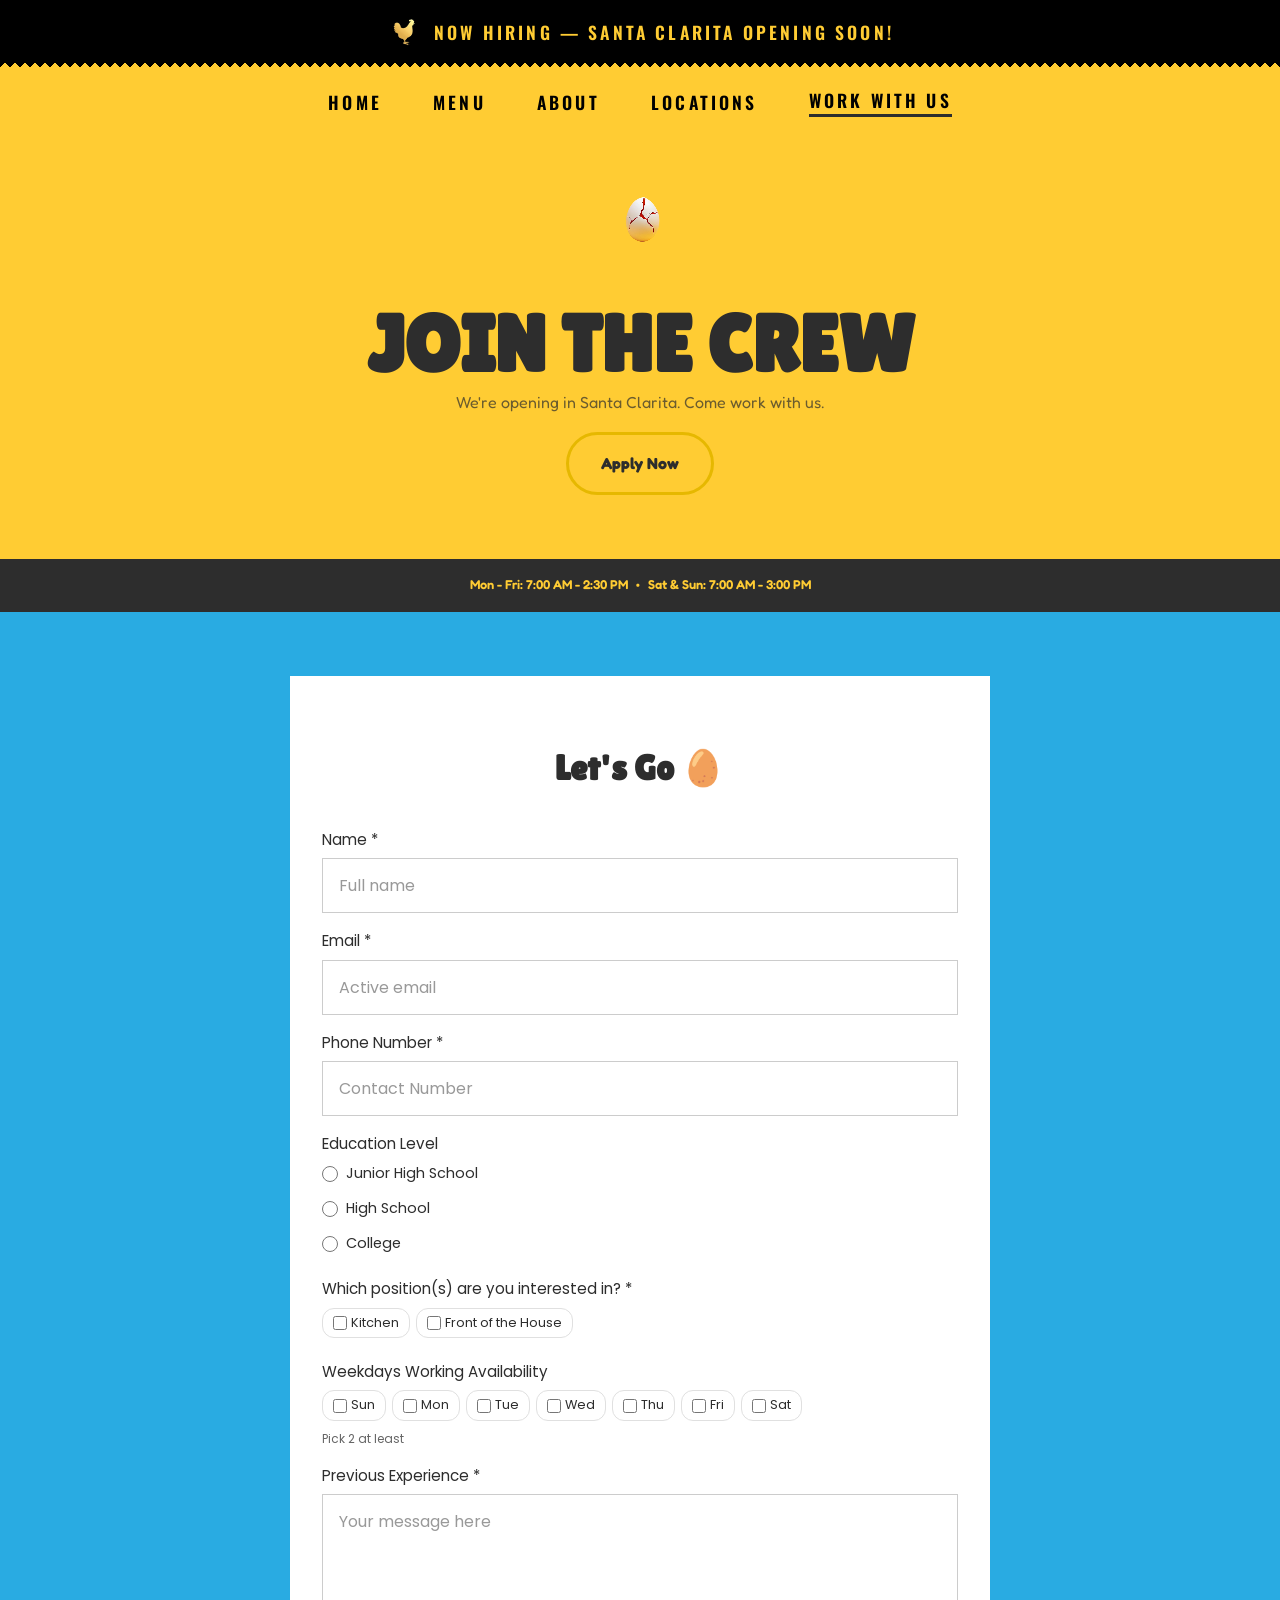
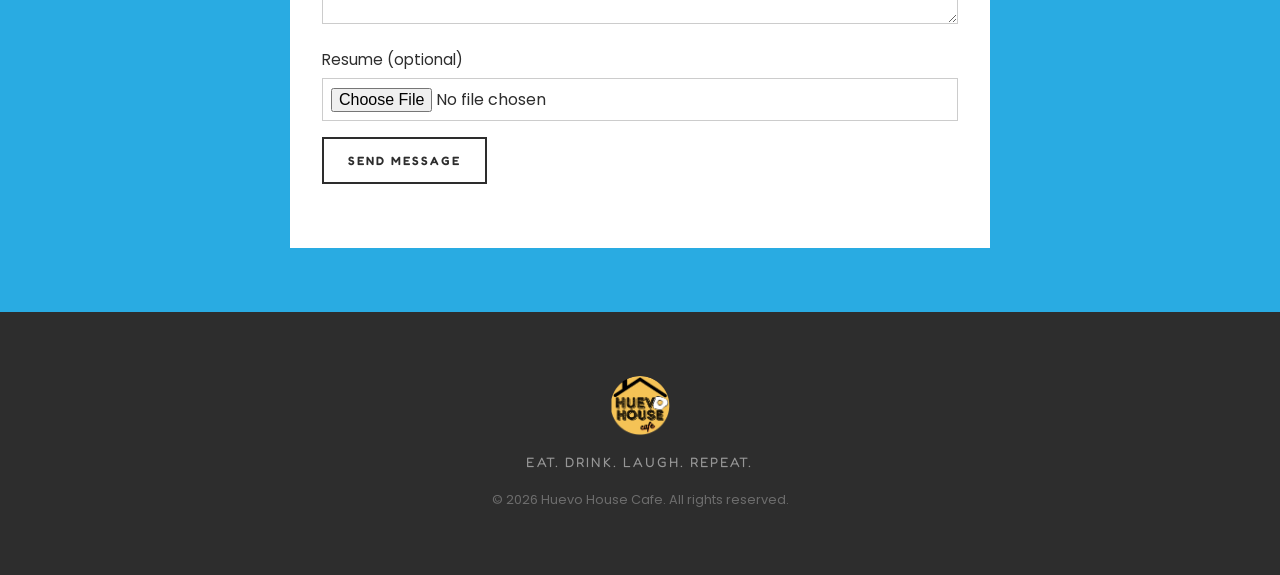
==== careers.html @ 7a6be9a0 "remove breadcrumb, add egg crack animation to hero and thank you" ====
<!DOCTYPE html>
<html lang="en">
<head>
  <meta charset="UTF-8">
  <meta name="viewport" content="width=device-width, initial-scale=1.0">
  <title>Work With Us — Huevo House | Santa Clarita Jobs</title>
  <meta name="description" content="Join the Huevo House crew in Santa Clarita! We're hiring cooks, servers, hosts, bussers, dishwashers and bartenders. Apply now.">
  <meta property="og:title" content="Work With Us — Huevo House">
  <meta property="og:description" content="We're hiring! Join the Huevo House crew in Santa Clarita.">
  <meta property="og:type" content="website">
  <link rel="preconnect" href="https://fonts.googleapis.com">
  <link rel="preconnect" href="https://fonts.gstatic.com" crossorigin>
  <link href="https://fonts.googleapis.com/css2?family=Lilita+One&family=Oswald:wght@500;600;700&family=Poppins:wght@400;500;600;700&family=Fredoka:wght@400;500;600;700&display=swap" rel="stylesheet">
  <link rel="stylesheet" href="styles.css?v=18">
  <style>
    .careers-hero {
      background: var(--yellow);
      padding: 140px var(--space-lg) var(--space-xl);
      text-align: center;
    }

    .careers-hero h1 {
      font-family: var(--font-display);
      font-size: clamp(2.5rem, 2rem + 5vw, 5rem);
      color: var(--text);
      line-height: 0.95;
      margin-bottom: var(--space-sm);
    }

    .careers-hero p {
      font-family: var(--font-heading);
      font-size: 1rem;
      color: var(--text);
      opacity: 0.7;
      max-width: 420px;
      margin: 0 auto var(--space-md);
    }

    .egg-anim-container {
      width: 150px;
      height: 150px;
      margin: 0 auto var(--space-md);
      position: relative;
      overflow: visible;
    }

    .egg-video-hero,
    .egg-video-thankyou {
      position: absolute;
      top: 50%;
      left: 50%;
      transform: translate(-50%, -50%);
      width: 300px;
      height: 300px;
      pointer-events: none;
    }

    @media (max-width: 768px) {
      .egg-anim-container {
        width: 100px;
        height: 100px;
      }
      .egg-video-hero,
      .egg-video-thankyou {
        width: 200px;
        height: 200px;
      }
    }

    .breadcrumb {
      font-family: var(--font-body);
      font-size: 0.8rem;
      color: var(--text);
      opacity: 0.4;
      margin-bottom: var(--space-md);
    }

    .breadcrumb a { opacity: 0.7; }
    .breadcrumb a:hover { opacity: 1; }

    /* Compact positions list */
    .positions-list {
      display: flex;
      flex-wrap: wrap;
      gap: var(--space-sm);
      justify-content: center;
      margin: var(--space-lg) auto;
      max-width: 700px;
    }

    .pos-chip {
      display: inline-flex;
      align-items: center;
      gap: 6px;
      background: var(--white);
      border: 2px solid var(--yellow-dark);
      border-radius: var(--radius-pill);
      padding: 8px 16px;
      font-family: var(--font-heading);
      font-weight: 600;
      font-size: 0.85rem;
      color: var(--text);
    }

    .pos-chip:nth-child(even) { border-color: var(--blue); }

    .pos-chip .pay {
      color: var(--blue-dark);
      font-size: 0.8rem;
    }

    /* Perks inline */
    .perks-bar {
      display: flex;
      flex-wrap: wrap;
      gap: var(--space-sm);
      justify-content: center;
      padding: var(--space-md) var(--space-lg);
      background: var(--text);
    }

    .perks-bar span {
      color: var(--yellow);
      font-family: var(--font-heading);
      font-weight: 600;
      font-size: 0.8rem;
    }

    /* Form section */
    .apply-section {
      background: var(--blue);
      padding: var(--space-xl) var(--space-lg);
    }

    .apply-form {
      background: var(--white);
      border-radius: 0;
      padding: var(--space-xl) var(--space-lg);
      max-width: 700px;
      margin: 0 auto;
    }

    .apply-form h3 {
      font-family: var(--font-display);
      font-size: clamp(1.5rem, 1rem + 2vw, 2.2rem);
      margin-bottom: var(--space-lg);
      text-align: center;
    }

    .form-row {
      display: grid;
      grid-template-columns: 1fr 1fr;
      gap: var(--space-md);
    }

    .form-field { margin-bottom: var(--space-md); }

    .form-field label {
      display: block;
      font-family: 'Open Sans', var(--font-body), sans-serif;
      font-weight: 400;
      font-size: 0.95rem;
      margin-bottom: 6px;
      color: var(--text);
    }

    .form-field input,
    .form-field textarea,
    .form-field select {
      width: 100%;
      padding: 14px 16px;
      border: 1px solid #ccc;
      border-radius: 0;
      font-family: 'Open Sans', var(--font-body), sans-serif;
      font-size: 1rem;
      background: var(--white);
      outline: none;
      color: var(--text);
    }

    .form-field input::placeholder,
    .form-field textarea::placeholder {
      color: #999;
    }

    .form-field input:focus,
    .form-field textarea:focus,
    .form-field select:focus {
      border-style: dotted;
      border-color: inherit;
      border-width: thin;
    }

    .form-field select { appearance: none; cursor: pointer; }
    .form-field textarea { resize: vertical; }

    .apply-form .btn-primary {
      background: transparent;
      color: var(--text);
      border: 2px solid var(--text);
      border-radius: 0;
      font-size: 0.75rem;
      font-weight: 600;
      text-transform: uppercase;
      letter-spacing: 2px;
      padding: 14px 24px;
    }

    .apply-form .btn-primary:hover {
      background: var(--text);
      color: var(--white);
    }

    .avail-row {
      display: flex;
      flex-wrap: wrap;
      gap: 6px;
    }

    .avail-row label {
      display: flex;
      align-items: center;
      gap: 4px;
      font-size: 0.8rem;
      font-family: var(--font-body);
      cursor: pointer;
      padding: 4px 10px;
      border: 1.5px solid #E0E0E0;
      border-radius: var(--radius-sm);
    }

    .avail-row label:has(input:checked) {
      border-color: var(--blue);
      background: var(--blue-light);
    }

    .avail-row input[type="checkbox"] { accent-color: var(--blue); width: 14px; height: 14px; }

    .radio-group {
      display: flex;
      flex-direction: column;
      gap: 6px;
    }

    .radio-group label {
      display: flex;
      align-items: center;
      gap: 8px;
      font-family: var(--font-body);
      font-size: 0.9rem;
      cursor: pointer;
    }

    .radio-group input[type="radio"] { accent-color: var(--blue); width: 16px; height: 16px; }

    .form-note {
      font-size: 0.75rem;
      color: var(--text-light);
      margin-top: 2px;
    }

    .form-thankyou {
      display: none;
      text-align: center;
      padding: var(--space-xl);
    }

    .form-thankyou.show { display: block; }

    .form-thankyou h3 {
      font-family: var(--font-display);
      font-size: 1.8rem;
      margin-bottom: var(--space-sm);
    }

    @media (max-width: 768px) {
      .form-row { grid-template-columns: 1fr; }
      .careers-hero { padding-top: 100px; padding-bottom: var(--space-lg); }
      .careers-hero h1 { font-size: 2.5rem; }
      .apply-section { padding: var(--space-lg) var(--space-md); }
      .apply-form { padding: var(--space-lg) var(--space-md); }
      .form-field input,
      .form-field textarea,
      .form-field select { font-size: 16px; padding: 12px 14px; }
      .avail-row { gap: 8px; }
      .avail-row label { padding: 8px 14px; font-size: 0.9rem; }
      .radio-group label { font-size: 1rem; padding: 4px 0; }
      .perks-bar { flex-direction: column; align-items: center; gap: 4px; padding: var(--space-sm) var(--space-md); }
      .perks-bar span { font-size: 0.75rem; }
      .nav-initial { display: none; }
      .scrolled-links { display: none; }
      .menu-toggle { display: flex; }
    }

    @media (max-width: 380px) {
      .careers-hero h1 { font-size: 2rem; }
      .apply-form { padding: var(--space-md); }
      .avail-row label { padding: 6px 10px; font-size: 0.85rem; }
    }
  </style>
</head>
<body>

  <!-- HEADER -->
  <header class="site-header" id="site-header">
    <div class="header-initial">
      <div class="announcement-bar">
        <img src="hen-gold.png" alt="Huevo House hen icon" class="announce-hen" width="36" height="36">
        <span>NOW HIRING — SANTA CLARITA OPENING SOON!</span>
      </div>
      <nav class="nav-initial" aria-label="Main navigation">
        <a href="index.html">Home</a>
        <a href="index.html#menu">Menu</a>
        <a href="index.html#about">About</a>
        <a href="index.html#locations">Locations</a>
        <a href="careers.html" style="border-bottom: 3px solid var(--text);">Work With Us</a>
      </nav>
    </div>
    <nav class="header-scrolled" aria-label="Main navigation">
      <a href="index.html" class="scrolled-logo">
        <img src="logo.png" alt="Huevo House" width="55" height="55">
      </a>
      <div class="scrolled-links">
        <a href="index.html">Home</a>
        <a href="index.html#menu">Menu</a>
        <a href="index.html#locations">Locations</a>
        <a href="careers.html">Work With Us</a>
      </div>
      <button class="menu-toggle" aria-label="Toggle menu" aria-expanded="false">
        <span></span><span></span><span></span>
      </button>
    </nav>
  </header>

  <div class="mobile-nav" aria-hidden="true">
    <a href="index.html">Home</a>
    <a href="index.html#menu">Menu</a>
    <a href="index.html#locations">Locations</a>
    <a href="careers.html">Work With Us</a>
  </div>

  <!-- HERO -->
  <section class="careers-hero">
    <div class="egg-anim-container">
      <video class="egg-video-hero" src="egg-crack-transparent.webm" muted playsinline autoplay></video>
    </div>
    <h1>JOIN THE CREW</h1>
    <p>We're opening in Santa Clarita. Come work with us.</p>
    <a href="#apply" class="btn btn-primary">Apply Now</a>
  </section>

  <!-- PERKS BAR -->
  <div class="perks-bar">
    <span>Mon - Fri: 7:00 AM - 2:30 PM</span>
    <span>•</span>
    <span>Sat & Sun: 7:00 AM - 3:00 PM</span>
  </div>

  <!-- FORM -->
  <section id="apply" class="apply-section">
    <form class="apply-form" id="careers-form" action="https://api.web3forms.com/submit" method="POST">
      <input type="hidden" name="access_key" value="bc95ed06-00cb-4610-a3e2-906adbca9657">
      <input type="hidden" name="subject" value="New Job Application — Huevo House SC">
      <input type="hidden" name="redirect" value="https://buildwithnav.github.io/huevo-house-website/careers.html#thankyou">
      <input type="checkbox" name="botcheck" style="display: none;">

      <h3>Let's Go 🥚</h3>

      <div class="form-field">
        <label for="fullname">Name *</label>
        <input type="text" id="fullname" name="Full Name" required placeholder="Full name">
      </div>

      <div class="form-field">
        <label for="email">Email *</label>
        <input type="email" id="email" name="Email" required placeholder="Active email">
      </div>

      <div class="form-field">
        <label for="phone">Phone Number *</label>
        <input type="tel" id="phone" name="Phone" required placeholder="Contact Number">
      </div>

      <div class="form-field">
        <label>Education Level</label>
        <div class="radio-group">
          <label><input type="radio" name="Education" value="Junior High School"> Junior High School</label>
          <label><input type="radio" name="Education" value="High School"> High School</label>
          <label><input type="radio" name="Education" value="College"> College</label>
        </div>
      </div>

      <div class="form-field">
        <label>Which position(s) are you interested in? *</label>
        <div class="avail-row">
          <label><input type="checkbox" name="Position" value="Kitchen"> Kitchen</label>
          <label><input type="checkbox" name="Position" value="Front of the House"> Front of the House</label>
        </div>
      </div>

      <div class="form-field">
        <label>Weekdays Working Availability</label>
        <div class="avail-row">
          <label><input type="checkbox" name="Availability" value="Sunday"> Sun</label>
          <label><input type="checkbox" name="Availability" value="Monday"> Mon</label>
          <label><input type="checkbox" name="Availability" value="Tuesday"> Tue</label>
          <label><input type="checkbox" name="Availability" value="Wednesday"> Wed</label>
          <label><input type="checkbox" name="Availability" value="Thursday"> Thu</label>
          <label><input type="checkbox" name="Availability" value="Friday"> Fri</label>
          <label><input type="checkbox" name="Availability" value="Saturday"> Sat</label>
        </div>
        <p class="form-note">Pick 2 at least</p>
      </div>

      <div class="form-field">
        <label for="experience">Previous Experience *</label>
        <textarea id="experience" name="Experience" rows="4" required placeholder="Your message here"></textarea>
      </div>

      <div class="form-field">
        <label for="resume">Resume (optional)</label>
        <input type="file" id="resume" name="Resume" accept=".pdf,.doc,.docx" style="padding: 8px;">
      </div>

      <button type="submit" class="btn btn-primary">SEND MESSAGE</button>
    </form>

    <div class="form-thankyou" id="thankyou">
      <div class="egg-anim-container">
        <video class="egg-video-thankyou" src="egg-crack-transparent.webm" muted playsinline></video>
      </div>
      <h3>Shell Yeah! 🥚</h3>
      <p>We got your application. We'll reach out soon.</p>
    </div>
  </section>

  <!-- FOOTER -->
  <footer class="footer">
    <div class="footer-inner">
      <img src="logo.png" alt="Huevo House logo" class="footer-logo" width="60" height="60">
      <p class="footer-tagline">EAT. DRINK. LAUGH. REPEAT.</p>
      <p class="footer-copy">&copy; 2026 Huevo House Cafe. All rights reserved.</p>
    </div>
  </footer>

  <script>
    const header = document.getElementById('site-header');
    const initialH = document.querySelector('.header-initial');
    if (header && initialH) {
      const setH = () => header.style.setProperty('--initial-h', `-${initialH.offsetHeight}px`);
      setH();
      window.addEventListener('resize', setH);
      window.addEventListener('scroll', () => header.classList.toggle('scrolled', window.scrollY > 120));
    }

    const toggle = document.querySelector('.menu-toggle');
    const mobileNav = document.querySelector('.mobile-nav');
    if (toggle && mobileNav) {
      toggle.addEventListener('click', () => {
        const open = mobileNav.classList.toggle('open');
        toggle.setAttribute('aria-expanded', open);
        mobileNav.setAttribute('aria-hidden', !open);
      });
      mobileNav.querySelectorAll('a').forEach(a => a.addEventListener('click', () => {
        mobileNav.classList.remove('open');
      }));
    }

    if (window.location.hash === '#thankyou') {
      const f = document.getElementById('careers-form');
      const t = document.getElementById('thankyou');
      if (f && t) {
        f.style.display = 'none';
        t.classList.add('show');
        const vid = t.querySelector('.egg-video-thankyou');
        if (vid) { vid.play(); }
      }
    }
  </script>
</body>
</html>
---- styles.css ----
/* ===========================================
   HUEVO HOUSE — PLAYFUL DINER STYLE
   Brand colors: Yellow #FFCC33 + Blue #29ABE2
   =========================================== */

:root {
  --yellow: #FFCC33;
  --yellow-light: #FFF4CC;
  --yellow-dark: #E6B800;
  --blue: #29ABE2;
  --blue-light: #D6F0FB;
  --blue-dark: #1E8BBF;
  --white: #FFFFFF;
  --off-white: #FFFDF5;
  --text: #2D2D2D;
  --text-light: #666666;
  --orange: #FF8C42;

  --font-display: 'Lilita One', cursive;
  --font-heading: 'Fredoka', sans-serif;
  --font-body: 'Poppins', sans-serif;

  --radius: 20px;
  --radius-sm: 12px;
  --radius-lg: 30px;
  --radius-pill: 999px;

  --shadow: 0 4px 20px rgba(0, 0, 0, 0.08);
  --shadow-hover: 0 8px 30px rgba(0, 0, 0, 0.12);

  --space-xs: 4px;
  --space-sm: 8px;
  --space-md: 16px;
  --space-lg: 32px;
  --space-xl: 64px;
  --space-2xl: 96px;
  --space-section: clamp(4rem, 3rem + 5vw, 8rem);

  --max-width: 1100px;
}

/* --- RESET --- */
*, *::before, *::after {
  box-sizing: border-box;
  margin: 0;
  padding: 0;
}

html {
  scroll-behavior: smooth;
}

body {
  font-family: var(--font-body);
  font-size: 16px;
  color: var(--text);
  background: var(--off-white);
  line-height: 1.6;
  overflow-x: hidden;
}

a { color: inherit; text-decoration: none; }
img, svg, video, canvas { display: block; max-width: 100%; }

/* --- SITE HEADER --- */
.site-header {
  position: fixed;
  top: 0;
  left: 0;
  right: 0;
  z-index: 100;
  transition: transform 0.55s cubic-bezier(0.16, 1, 0.3, 1);
}

/* When scrolled, slide entire header up by the initial header's height,
   bringing the scrolled bar into view from below */
.site-header.scrolled {
  transform: translateY(var(--initial-h, -100px));
}

.header-initial {
}

.announcement-bar {
  display: flex;
  align-items: center;
  justify-content: center;
  gap: 12px;
  background: #000000;
  color: var(--yellow);
  padding: 14px var(--space-lg) 20px;
  font-family: 'Oswald', sans-serif;
  font-weight: 600;
  font-size: 1.1rem;
  letter-spacing: 0.18em;
  text-transform: uppercase;
  position: relative;
}

/* Zigzag border — bottom edge, filled translucent yellow triangles pointing up */
.announcement-bar::after {
  content: '';
  position: absolute;
  bottom: 0;
  left: 0;
  right: 0;
  height: 10px;
  background:
    linear-gradient(45deg, #FFCC33 5px, transparent 5px),
    linear-gradient(-45deg, #FFCC33 5px, transparent 5px);
  background-size: 10px 10px;
  background-position: top;
}

.announce-hen {
  flex-shrink: 0;
}

.nav-initial {
  display: flex;
  align-items: center;
  justify-content: center;
  gap: clamp(var(--space-lg), 4vw, var(--space-xl));
  padding: var(--space-md) var(--space-lg);
  background: var(--yellow);
  font-family: 'Oswald', sans-serif;
  font-weight: 600;
  font-size: 1.1rem;
  text-transform: uppercase;
  letter-spacing: 0.18em;
  color: #000000;
}

.nav-initial a {
  color: #000000;
  transition: opacity 0.2s;
}

.nav-initial a:hover {
  opacity: 0.6;
}

/* --- STATE 2: Scrolled header (sits below initial, revealed by slide) --- */
.header-scrolled {
  display: none;
  align-items: center;
  justify-content: space-between;
  padding: 8px var(--space-lg);
  background: #000000;
}

.site-header.scrolled .header-scrolled {
  display: flex;
}

.scrolled-logo img {
  border-radius: 50%;
  overflow: hidden;
  background: #000000;
  object-fit: cover;
  clip-path: circle(50%);
}

.scrolled-links {
  display: flex;
  align-items: center;
  gap: clamp(var(--space-md), 3vw, var(--space-xl));
  font-family: 'Oswald', sans-serif;
  font-weight: 700;
  font-size: 1.05rem;
  text-transform: uppercase;
  letter-spacing: 0.14em;
  color: var(--yellow);
  margin-left: auto;
}

.scrolled-links a {
  color: var(--yellow);
  transition: opacity 0.2s;
}

.scrolled-links a:hover {
  opacity: 0.7;
}

/* When scrolled, initial header is offscreen (handled by parent transform) */
.site-header.scrolled .header-initial {
  pointer-events: none;
}

.menu-toggle {
  display: none;
  flex-direction: column;
  gap: 5px;
  background: none;
  border: none;
  cursor: pointer;
  padding: var(--space-sm);
}

.menu-toggle span {
  display: block;
  width: 26px;
  height: 3px;
  background: var(--yellow);
  border-radius: 2px;
  transition: transform 0.2s;
}

.mobile-nav {
  display: none;
  position: fixed;
  top: 70px;
  left: 0;
  right: 0;
  z-index: 99;
  flex-direction: column;
  background: var(--text);
  padding: var(--space-md) var(--space-lg);
  gap: var(--space-md);
  font-family: var(--font-heading);
  font-weight: 700;
  font-size: 1.1rem;
  color: var(--yellow);
  box-shadow: var(--shadow);
}

.mobile-nav a { color: var(--yellow); }
.mobile-nav.open { display: flex; }

/* --- HERO --- */
.hero {
  position: relative;
  min-height: 100vh;
  display: flex;
  align-items: center;
  justify-content: center;
  background: var(--yellow);
  overflow: hidden;
  padding-top: 120px;
}

.hero-content {
  position: relative;
  z-index: 2;
  text-align: center;
  padding: var(--space-lg);
}

.hero-super {
  font-family: var(--font-heading);
  font-size: clamp(0.7rem, 0.6rem + 0.8vw, 1rem);
  font-weight: 600;
  letter-spacing: 0.15em;
  text-transform: uppercase;
  color: var(--text);
  opacity: 0.6;
  margin-bottom: var(--space-md);
}

/* HUEV[egg] title */
.hero-title {
  font-family: var(--font-display);
  font-size: clamp(4rem, 2rem + 10vw, 11rem);
  line-height: 0.95;
  color: var(--text);
  display: flex;
  align-items: center;
  justify-content: center;
  gap: 0;
}

.hero-title-line2 {
  display: block;
  margin-top: -0.05em;
}

.hero-word {
  display: inline-block;
}

/* Egg slot — the "O" replacement */
.egg-slot {
  display: inline-block;
  width: 1.2em;
  height: 1.2em;
  position: relative;
  overflow: visible;
  flex-shrink: 0;
  vertical-align: middle;
  margin: 0 -0.15em;
}

/* Transparent WebM — sized so the egg within the video matches letter height */
.egg-video {
  position: absolute;
  top: 50%;
  left: 50%;
  width: auto;
  height: auto;
  min-width: 500px;
  min-height: 500px;
  transform: translate(-50%, -50%);
  pointer-events: none;
  /* Start offset: nudge left and up so whole egg sits closer to V */
  animation: egg-settle 3s ease-in-out forwards;
}

@keyframes egg-settle {
  /* Whole egg phase — shifted left and slightly down, close to V */
  0% { transform: translate(-57%, -53%) scale(1); }
  40% { transform: translate(-57%, -53%) scale(1); }
  /* Cracking — ease toward final position */
  60% { transform: translate(-52%, -52%) scale(0.92); }
  /* Fried egg — slightly smaller, nudged left to overlap V a tiny bit */
  80%, 100% { transform: translate(-53%, -50%) scale(0.85); }
}

.hero-tagline {
  font-family: var(--font-display);
  font-size: clamp(1.1rem, 0.8rem + 1.5vw, 2rem);
  margin-top: var(--space-lg);
  color: var(--text);
  letter-spacing: 0.05em;
}

.hero-sub {
  font-family: 'Oswald', sans-serif;
  font-size: clamp(1rem, 0.8rem + 0.8vw, 1.35rem);
  font-weight: 600;
  letter-spacing: 0.12em;
  text-transform: uppercase;
  margin-top: var(--space-md);
  color: var(--text);
  opacity: 0.7;
}

.hero-actions {
  display: flex;
  gap: var(--space-md);
  justify-content: center;
  flex-wrap: wrap;
  margin-top: var(--space-lg);
}

/* Side artwork in hero */
.hero-art {
  position: absolute;
  top: 0;
  height: 100%;
  width: 30vw;
  z-index: 1;
  opacity: 0.5;
  pointer-events: none;
  object-fit: cover;
}

.hero-art-left {
  left: 0;
  object-position: left center;
  mask-image: linear-gradient(to right, black 30%, transparent 100%);
  -webkit-mask-image: linear-gradient(to right, black 30%, transparent 100%);
}

.hero-art-right {
  right: 0;
  object-position: right center;
  mask-image: linear-gradient(to left, black 30%, transparent 100%);
  -webkit-mask-image: linear-gradient(to left, black 30%, transparent 100%);
}

/* (scroll-hint and spacer removed — egg auto-plays on load) */

/* --- OPEN BANNER --- */
.open-banner {
  background: var(--blue);
  color: var(--white);
  text-align: center;
  padding: var(--space-md) var(--space-lg);
  font-family: var(--font-heading);
  font-weight: 700;
  font-size: 0.85rem;
  letter-spacing: 0.08em;
}

.open-banner-inner {
  display: flex;
  align-items: center;
  justify-content: center;
  gap: var(--space-sm);
}

.open-dot {
  width: 10px;
  height: 10px;
  background: #4ADE80;
  border-radius: 50%;
  display: inline-block;
  animation: pulse-dot 2s infinite;
}

@keyframes pulse-dot {
  0%, 100% { opacity: 1; transform: scale(1); }
  50% { opacity: 0.5; transform: scale(1.3); }
}

/* --- MARQUEE --- */
.marquee {
  background: var(--text);
  color: var(--yellow);
  overflow: hidden;
  padding: var(--space-md) 0;
  font-family: var(--font-display);
  font-size: clamp(0.9rem, 0.8rem + 0.8vw, 1.3rem);
}

.marquee-track {
  display: flex;
  gap: var(--space-lg);
  white-space: nowrap;
  animation: marquee 40s linear infinite;
  width: max-content;
}

.marquee-track span::after {
  content: '•';
  margin-left: var(--space-lg);
  opacity: 0.4;
}

.marquee-track span { flex-shrink: 0; }

@keyframes marquee {
  from { transform: translateX(0); }
  to { transform: translateX(-50%); }
}

/* --- SECTIONS --- */
.section {
  padding: var(--space-section) var(--space-lg);
}

.section-yellow {
  background: var(--yellow-light);
}

.section-eggs {
  background-color: var(--blue);
  background-image: url('eggs-pattern.png');
  background-size: cover;
  background-repeat: no-repeat;
  background-position: center;
}

.section-eggs .section-title,
.section-eggs .section-subtitle {
  color: var(--white);
}

.section-eggs .menu-card {
  background: rgba(255, 255, 255, 0.95);
  border-color: var(--yellow);
}

.section-eggs .menu-card:nth-child(even) {
  border-color: var(--white);
}

.section-inner {
  max-width: var(--max-width);
  margin: 0 auto;
}

.section-title {
  font-family: var(--font-display);
  font-size: clamp(2.5rem, 2rem + 4vw, 5rem);
  color: var(--text);
  margin-bottom: var(--space-sm);
}

.title-icon {
  display: inline-block;
  animation: wiggle 3s ease-in-out infinite;
}

@keyframes wiggle {
  0%, 100% { transform: rotate(0deg); }
  25% { transform: rotate(-8deg); }
  75% { transform: rotate(8deg); }
}

.section-subtitle {
  font-family: var(--font-heading);
  font-size: 1rem;
  color: var(--text-light);
  margin-bottom: var(--space-xl);
}

.section-cta {
  text-align: center;
  margin-top: var(--space-xl);
}

/* --- BUTTONS --- */
.btn {
  display: inline-block;
  font-family: var(--font-heading);
  font-weight: 700;
  font-size: 1rem;
  padding: var(--space-md) var(--space-lg);
  border-radius: var(--radius-pill);
  border: 3px solid var(--text);
  cursor: pointer;
  transition: transform 0.2s, box-shadow 0.2s;
  text-align: center;
  background: none;
  color: var(--text);
}

.btn:hover {
  transform: translateY(-3px);
  box-shadow: var(--shadow-hover);
}

.btn:active {
  transform: translateY(0);
}

.btn-primary {
  background: var(--yellow);
  border-color: var(--yellow-dark);
}

.btn-blue {
  background: var(--blue);
  color: var(--white);
  border-color: var(--blue-dark);
}

.btn-outline {
  background: transparent;
  border-color: var(--text);
}

.btn-outline:hover {
  background: var(--text);
  color: var(--white);
}

.btn-white {
  background: var(--white);
  color: var(--text);
  border-color: var(--white);
}

.btn-lg {
  font-size: 1.15rem;
  padding: var(--space-md) var(--space-xl);
}

.btn-full {
  width: 100%;
}

/* --- MENU GRID --- */
.menu-grid {
  display: grid;
  grid-template-columns: repeat(auto-fill, minmax(300px, 1fr));
  gap: var(--space-lg);
}

.menu-card {
  background: var(--white);
  border-radius: var(--radius);
  padding: var(--space-lg);
  box-shadow: var(--shadow);
  transition: transform 0.2s, box-shadow 0.2s;
  border: 3px solid transparent;
}

.menu-card:nth-child(odd) { border-color: var(--yellow); }
.menu-card:nth-child(even) { border-color: var(--blue); }

.menu-card:hover {
  transform: translateY(-6px);
  box-shadow: var(--shadow-hover);
}

.card-icon {
  font-size: 2.5rem;
  margin-bottom: var(--space-md);
}

.menu-card h3 {
  font-family: var(--font-heading);
  font-weight: 700;
  font-size: 1.25rem;
  margin-bottom: var(--space-sm);
  color: var(--text);
}

.menu-card p {
  font-size: 0.9rem;
  color: var(--text-light);
  line-height: 1.5;
}

/* --- ABOUT — Pop Art Style --- */
.about-section {
  position: relative;
  overflow: hidden;
  background: var(--yellow);
}

/* Halftone dot overlay */
.about-halftone {
  position: absolute;
  inset: 0;
  background: radial-gradient(circle, rgba(0,0,0,0.06) 1px, transparent 1px);
  background-size: 8px 8px;
  pointer-events: none;
  z-index: 0;
}

/* Decorative elements */
.about-decor-egg {
  position: absolute;
  top: 30px;
  right: 40px;
  opacity: 0.15;
  pointer-events: none;
  z-index: 0;
}

.about-decor-flourish {
  position: absolute;
  bottom: 20px;
  left: -10px;
  opacity: 0.08;
  pointer-events: none;
  z-index: 0;
  transform: rotate(15deg);
}

.about-decor-rooster {
  position: absolute;
  top: 20px;
  left: 30px;
  width: 80px;
  height: 80px;
  border-radius: 50%;
  object-fit: cover;
  opacity: 0.12;
  pointer-events: none;
  z-index: 0;
}

/* Inner layout */
.about-inner {
  position: relative;
  z-index: 1;
  display: grid;
  grid-template-columns: auto 1fr;
  gap: var(--space-xl);
  align-items: center;
}

/* Pop art illustration */
.about-art {
  position: relative;
}

.about-art-img {
  width: clamp(220px, 30vw, 380px);
  height: auto;
  border-radius: var(--radius-lg);
  border: 5px solid var(--text);
  box-shadow: 8px 8px 0 var(--text);
  object-fit: cover;
}

/* Content side */
.about-content {
  padding: var(--space-md) 0;
}

.about-heading {
  font-family: var(--font-display);
  font-size: clamp(2.2rem, 1.5rem + 3vw, 3.5rem);
  color: var(--text);
  margin-bottom: var(--space-xs);
  line-height: 1;
}

.about-accent-line {
  width: 60px;
  height: 5px;
  background: var(--blue);
  border-radius: 3px;
  margin-bottom: var(--space-lg);
}

.about-quote {
  font-family: var(--font-display);
  font-size: clamp(1.1rem, 0.9rem + 1vw, 1.5rem);
  color: var(--text);
  margin-bottom: var(--space-lg);
  padding: var(--space-md) var(--space-lg);
  background: rgba(255, 255, 255, 0.5);
  border-left: 5px solid var(--text);
  border-radius: 0 var(--radius-sm) var(--radius-sm) 0;
  line-height: 1.4;
}

.about-lead {
  font-size: 1.05rem;
  line-height: 1.7;
  margin-bottom: var(--space-md);
  color: var(--text);
}

.about-body {
  font-size: 0.95rem;
  line-height: 1.7;
  color: var(--text);
  margin-bottom: var(--space-lg);
}

.about-body em {
  font-style: italic;
  opacity: 0.7;
}

/* Stats row — horizontal, bold pop art style */
.about-stats-row {
  display: flex;
  align-items: center;
  gap: var(--space-lg);
  padding: var(--space-md) var(--space-lg);
  background: var(--text);
  border-radius: var(--radius);
  color: var(--yellow);
}

.about-stat {
  display: flex;
  flex-direction: column;
  align-items: center;
  text-align: center;
  flex: 1;
}

.about-stat-num {
  font-family: var(--font-display);
  font-size: clamp(2rem, 1.5rem + 2vw, 3rem);
  line-height: 1;
  color: var(--yellow);
}

.about-stat-label {
  font-family: var(--font-heading);
  font-size: 0.7rem;
  font-weight: 600;
  text-transform: uppercase;
  letter-spacing: 0.12em;
  color: rgba(255, 204, 51, 0.6);
  margin-top: 2px;
}

.about-stat-divider {
  width: 2px;
  height: 40px;
  background: rgba(255, 204, 51, 0.2);
  border-radius: 1px;
  flex-shrink: 0;
}

/* Responsive */
@media (max-width: 768px) {
  .about-inner {
    grid-template-columns: 1fr;
    text-align: center;
  }

  .about-art {
    display: flex;
    justify-content: center;
  }

  .about-art-img {
    width: 60vw;
    max-width: 280px;
  }

  .about-accent-line {
    margin-left: auto;
    margin-right: auto;
  }

  .about-quote {
    text-align: left;
  }

  .about-stats-row {
    gap: var(--space-md);
    padding: var(--space-md);
  }

  .about-decor-egg,
  .about-decor-flourish,
  .about-decor-rooster { display: none; }
}

/* --- ORDER --- */
.order-grid {
  display: grid;
  grid-template-columns: 1fr 1fr;
  gap: var(--space-lg);
}

.order-card {
  display: flex;
  flex-direction: column;
  align-items: center;
  justify-content: center;
  padding: var(--space-2xl) var(--space-lg);
  border-radius: var(--radius-lg);
  text-decoration: none;
  transition: transform 0.2s, box-shadow 0.2s;
  border: 4px solid transparent;
}

.order-card:hover {
  transform: translateY(-6px);
  box-shadow: var(--shadow-hover);
}

.order-yellow {
  background: var(--yellow);
  border-color: var(--yellow-dark);
}

.order-blue {
  background: var(--blue);
  color: var(--white);
  border-color: var(--blue-dark);
}

.order-name {
  font-family: var(--font-display);
  font-size: clamp(2rem, 1.5rem + 2vw, 3.5rem);
}

.order-btn {
  font-family: var(--font-heading);
  font-weight: 700;
  font-size: 1rem;
  margin-top: var(--space-md);
  opacity: 0.8;
}

/* --- HUNGRY YET WIDGET --- */
#hungry-yet-widget {
  position: relative;
}

/* Zigzag top edge */
#hungry-yet-widget::before {
  content: '';
  position: absolute;
  top: -20px;
  left: 0;
  right: 0;
  height: 20px;
  z-index: 5;
  background:
    linear-gradient(45deg, #29ABE2 10px, transparent 10px),
    linear-gradient(-45deg, #29ABE2 10px, transparent 10px);
  background-size: 20px 20px;
  background-position: top;
}


/* CTA layout — side scenes flanking center text */
.cta-section {
  display: flex;
  align-items: center;
  justify-content: center;
  gap: var(--space-lg);
  overflow: hidden;
}

.cta-text {
  position: relative;
  z-index: 2;
}

.cta-text h2 {
  font-family: var(--font-display);
  font-size: clamp(2rem, 1.5rem + 3vw, 4rem);
}

.cta-text p {
  font-family: var(--font-heading);
  font-size: 1.1rem;
  margin: var(--space-sm) 0 var(--space-lg);
  opacity: 0.85;
}

/* Scene containers */
.cta-scene {
  position: relative;
  width: 180px;
  height: 200px;
  flex-shrink: 0;
}

.cta-scene-right {
  transform: scaleX(-1);
}

.cta-egg-stack {
  position: absolute;
  bottom: 0;
  right: 0;
  z-index: 1;
}

.cta-bacon {
  position: absolute;
  bottom: 20px;
  left: -120px;
  z-index: 2;
  opacity: 0;
}

.cta-egg-splat {
  position: absolute;
  z-index: 0;
  opacity: 0;
}

.cta-splat-1 { bottom: 0; right: 20px; }
.cta-splat-2 { bottom: 30px; right: -10px; }
.cta-splat-3 { bottom: -10px; right: 50px; }

@media (max-width: 768px) {
  .cta-scene { display: none; }
  .cta-section { display: block; }
}

/* --- LOCATIONS --- */
.locations-grid {
  display: grid;
  grid-template-columns: repeat(auto-fit, minmax(300px, 1fr));
  gap: var(--space-lg);
}

.location-card {
  background: var(--white);
  border-radius: var(--radius);
  padding: var(--space-lg);
  box-shadow: var(--shadow);
  border: 3px solid var(--yellow);
}

.loc-badge {
  display: inline-block;
  background: var(--yellow);
  padding: var(--space-xs) var(--space-md);
  border-radius: var(--radius-pill);
  font-family: var(--font-heading);
  font-weight: 700;
  font-size: 0.75rem;
  letter-spacing: 0.1em;
  margin-bottom: var(--space-md);
}

.loc-badge-blue {
  background: var(--blue);
  color: var(--white);
}

.location-card h3 {
  font-family: var(--font-heading);
  font-weight: 700;
  font-size: 1.3rem;
  margin-bottom: var(--space-sm);
}

.location-card address {
  font-style: normal;
  color: var(--text-light);
  margin-bottom: var(--space-md);
}

.loc-detail {
  font-size: 0.9rem;
  margin-bottom: var(--space-xs);
}

.location-card .btn {
  margin-top: var(--space-md);
}

/* --- CONTACT --- */
.contact-grid {
  display: grid;
  grid-template-columns: 1fr 1.3fr;
  gap: var(--space-xl);
  align-items: start;
}

.contact-info p {
  font-size: 1rem;
  line-height: 1.7;
  margin-bottom: var(--space-lg);
}

.social-links {
  display: grid;
  grid-template-columns: 1fr 1fr;
  gap: var(--space-sm);
}

.social-btn {
  display: block;
  background: var(--white);
  border: 3px solid var(--yellow);
  border-radius: var(--radius-sm);
  padding: var(--space-md);
  font-family: var(--font-heading);
  font-weight: 600;
  font-size: 0.9rem;
  text-align: center;
  transition: transform 0.2s, box-shadow 0.2s;
}

.social-btn:hover {
  transform: translateY(-3px);
  box-shadow: var(--shadow-hover);
}

/* --- FORM --- */
.contact-form {
  background: var(--white);
  border-radius: var(--radius);
  padding: var(--space-lg);
  box-shadow: var(--shadow);
  border: 3px solid var(--yellow);
}

.contact-form h3 {
  font-family: var(--font-display);
  font-size: 1.5rem;
  margin-bottom: var(--space-lg);
}

.form-field {
  margin-bottom: var(--space-md);
}

.form-field label {
  display: block;
  font-family: var(--font-heading);
  font-weight: 600;
  font-size: 0.85rem;
  margin-bottom: var(--space-xs);
  color: var(--text);
}

.form-field input,
.form-field textarea {
  width: 100%;
  padding: var(--space-md);
  border: 2px solid #E0E0E0;
  border-radius: var(--radius-sm);
  font-family: var(--font-body);
  font-size: 1rem;
  background: var(--off-white);
  transition: border-color 0.2s, box-shadow 0.2s;
  outline: none;
}

.form-field input:focus,
.form-field textarea:focus {
  border-color: var(--blue);
  box-shadow: 0 0 0 3px var(--blue-light);
}

.form-field textarea {
  resize: vertical;
}

/* --- FOOTER --- */
.footer {
  background: var(--text);
  color: var(--white);
  text-align: center;
  padding: var(--space-xl) var(--space-lg);
}

.footer-inner {
  max-width: var(--max-width);
  margin: 0 auto;
}

.footer-logo {
  margin: 0 auto var(--space-md);
  border-radius: 50%;
}

.footer-tagline {
  font-family: var(--font-heading);
  font-size: 0.85rem;
  letter-spacing: 0.15em;
  opacity: 0.5;
  margin-bottom: var(--space-md);
}

.footer-socials {
  display: flex;
  justify-content: center;
  gap: var(--space-lg);
  margin-bottom: var(--space-md);
}

.footer-socials a {
  font-family: var(--font-heading);
  font-weight: 700;
  font-size: 0.85rem;
  opacity: 0.4;
  transition: opacity 0.2s, color 0.2s;
}

.footer-socials a:hover {
  opacity: 1;
  color: var(--yellow);
}

.footer-copy {
  font-size: 0.8rem;
  opacity: 0.3;
}

/* --- SCROLL REVEAL --- */
.reveal {
  opacity: 0;
  transform: translateY(25px);
}

.reveal.active {
  opacity: 1;
  transform: translateY(0);
  transition: opacity 0.5s ease, transform 0.5s ease;
}

/* --- RESPONSIVE --- */
@media (max-width: 768px) {
  .nav-initial { display: none; }
  .scrolled-links { display: none; }
  .menu-toggle { display: flex; }

  .hero-title {
    font-size: clamp(3rem, 12vw, 6rem);
  }

  .about-grid { grid-template-columns: 1fr; }
  .about-stats { flex-direction: row; flex-wrap: wrap; }
  .stat-card { flex: 1; min-width: 100px; }

  .contact-grid { grid-template-columns: 1fr; }
  .menu-grid { grid-template-columns: 1fr; }
  .order-grid { grid-template-columns: 1fr; }
  .social-links { grid-template-columns: 1fr 1fr; }

  .hero-art { display: none; }
}

@media (max-width: 480px) {
  .topbar { padding: var(--space-sm) var(--space-md); }
  .hero-title { font-size: clamp(2.5rem, 15vw, 5rem); }
  .locations-grid { grid-template-columns: 1fr; }
}

/* --- REDUCED MOTION --- */
@media (prefers-reduced-motion: reduce) {
  *, *::before, *::after {
    animation-duration: 0.01ms !important;
    animation-iteration-count: 1 !important;
    transition-duration: 0.01ms !important;
  }
  .marquee-track { animation: none; }
  html { scroll-behavior: auto; }
}
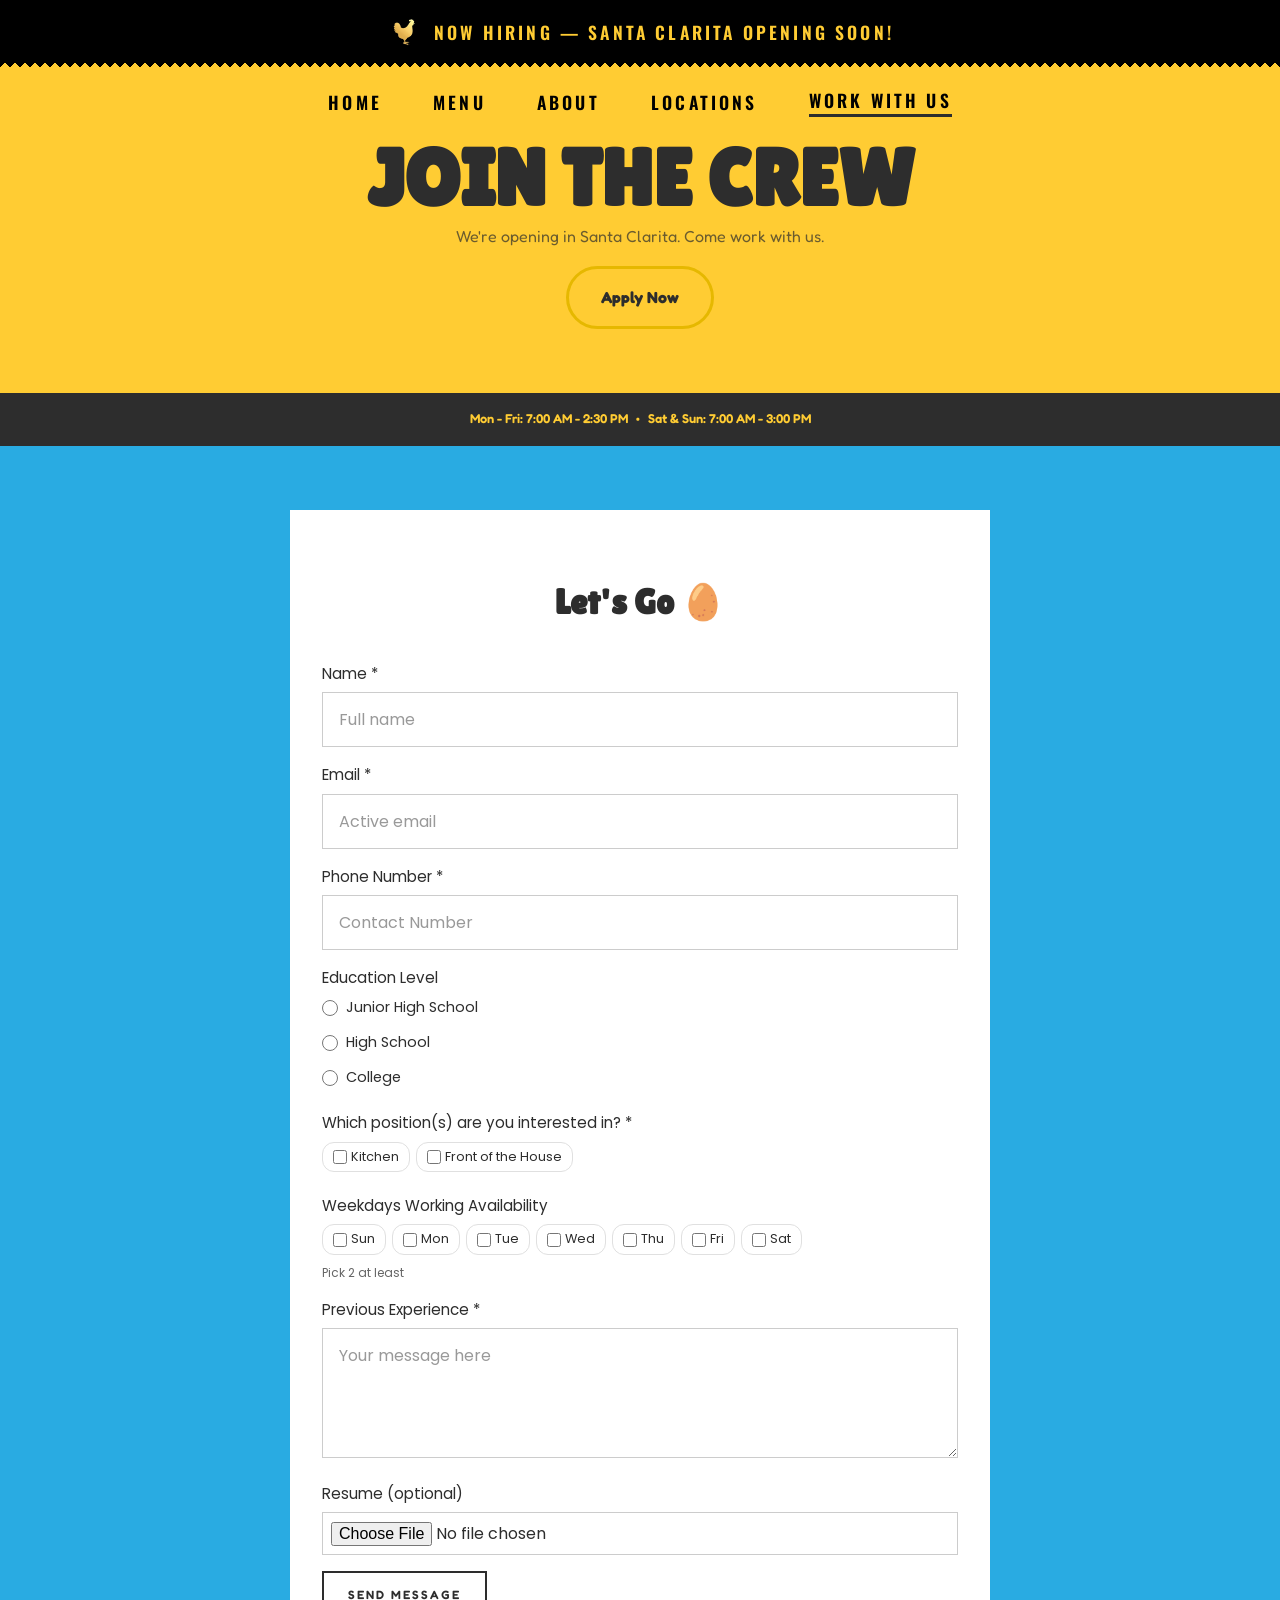
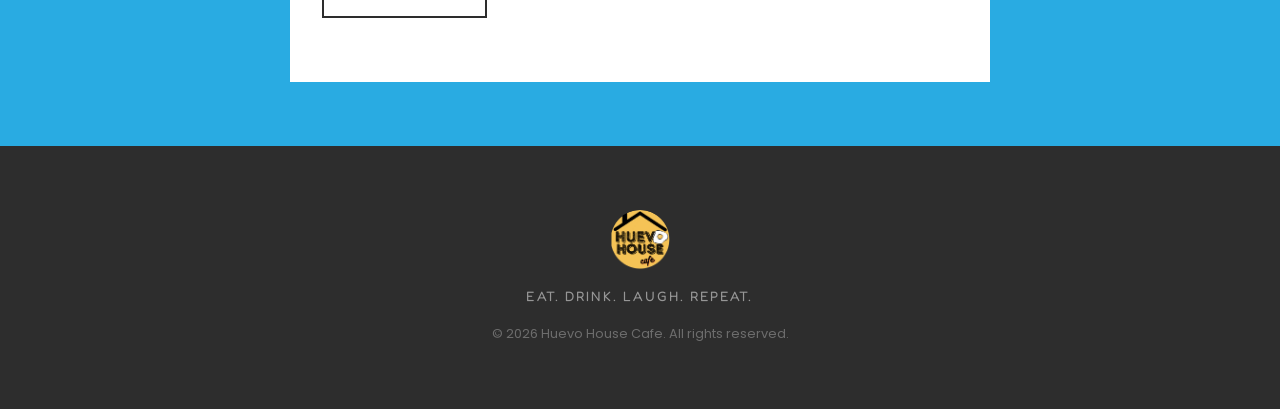
==== commit df67a1f5: "remove egg animation from careers page" ====
--- a/careers.html
+++ b/careers.html
@@ -341,9 +341,6 @@
 
   <!-- HERO -->
   <section class="careers-hero">
-    <div class="egg-anim-container">
-      <video class="egg-video-hero" src="egg-crack-transparent.webm" muted playsinline autoplay></video>
-    </div>
     <h1>JOIN THE CREW</h1>
     <p>We're opening in Santa Clarita. Come work with us.</p>
     <a href="#apply" class="btn btn-primary">Apply Now</a>
@@ -426,9 +423,6 @@
     </form>
 
     <div class="form-thankyou" id="thankyou">
-      <div class="egg-anim-container">
-        <video class="egg-video-thankyou" src="egg-crack-transparent.webm" muted playsinline></video>
-      </div>
       <h3>Shell Yeah! 🥚</h3>
       <p>We got your application. We'll reach out soon.</p>
     </div>
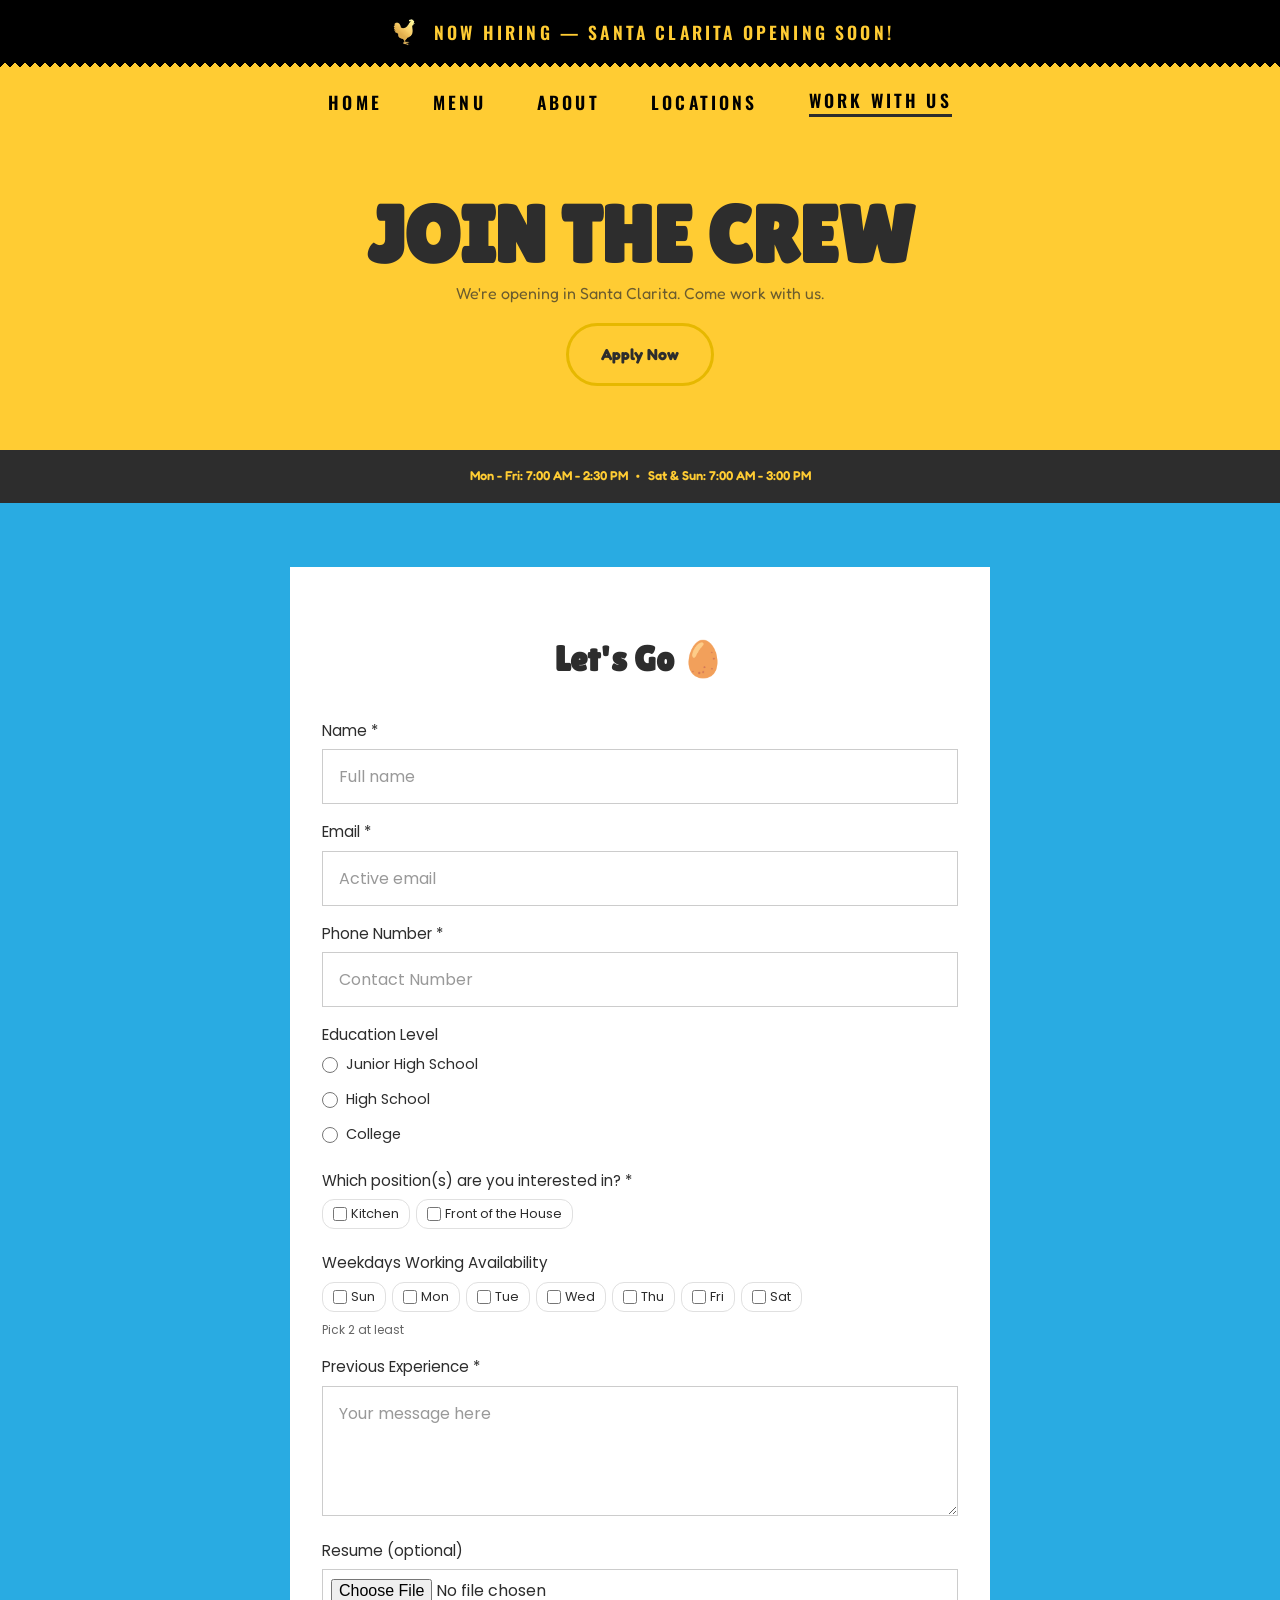
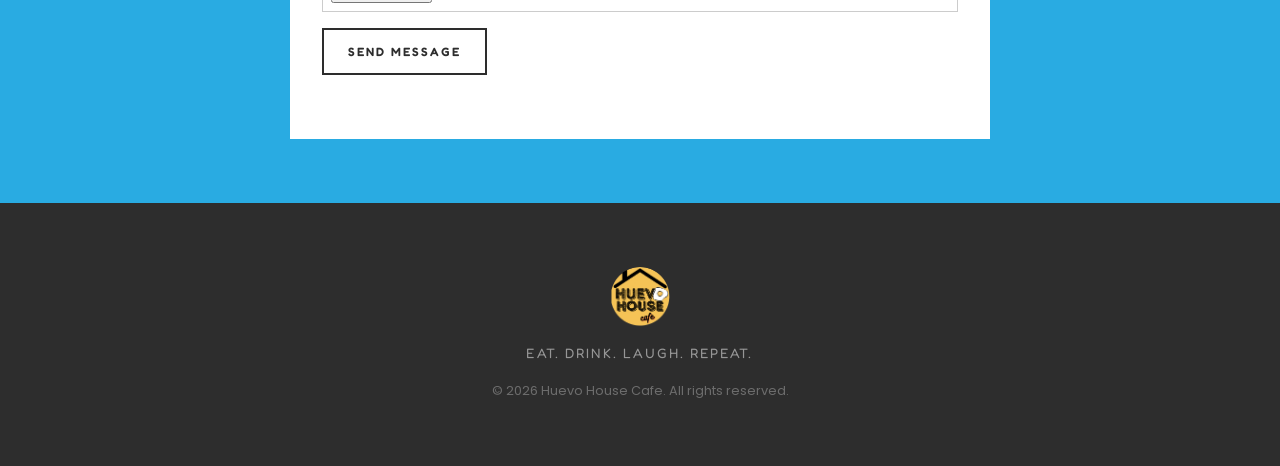
==== commit c76fb292: "fix: force non-sticky header on careers page so announcement shows on load" ====
--- a/careers.html
+++ b/careers.html
@@ -15,7 +15,7 @@
   <style>
     .careers-hero {
       background: var(--yellow);
-      padding: 140px var(--space-lg) var(--space-xl);
+      padding: var(--space-xl) var(--space-lg);
       text-align: center;
     }
 
@@ -273,9 +273,13 @@
       margin-bottom: var(--space-sm);
     }
 
+    /* All screens — no fixed header on careers page */
+    .site-header { position: relative !important; }
+    .header-scrolled { display: none !important; }
+
     @media (max-width: 768px) {
       .form-row { grid-template-columns: 1fr; }
-      .careers-hero { padding-top: 100px; padding-bottom: var(--space-lg); }
+      .careers-hero { padding-top: var(--space-lg); padding-bottom: var(--space-lg); }
       .careers-hero h1 { font-size: 2.5rem; }
       .apply-section { padding: var(--space-lg) var(--space-md); }
       .apply-form { padding: var(--space-lg) var(--space-md); }
@@ -358,7 +362,7 @@
     <form class="apply-form" id="careers-form" action="https://api.web3forms.com/submit" method="POST">
       <input type="hidden" name="access_key" value="bc95ed06-00cb-4610-a3e2-906adbca9657">
       <input type="hidden" name="subject" value="New Job Application — Huevo House SC">
-      <input type="hidden" name="redirect" value="https://buildwithnav.github.io/huevo-house-website/careers.html#thankyou">
+      <input type="hidden" name="redirect" value="https://huevohouse.github.io/huevo-house-website/careers.html#thankyou">
       <input type="checkbox" name="botcheck" style="display: none;">
 
       <h3>Let's Go 🥚</h3>
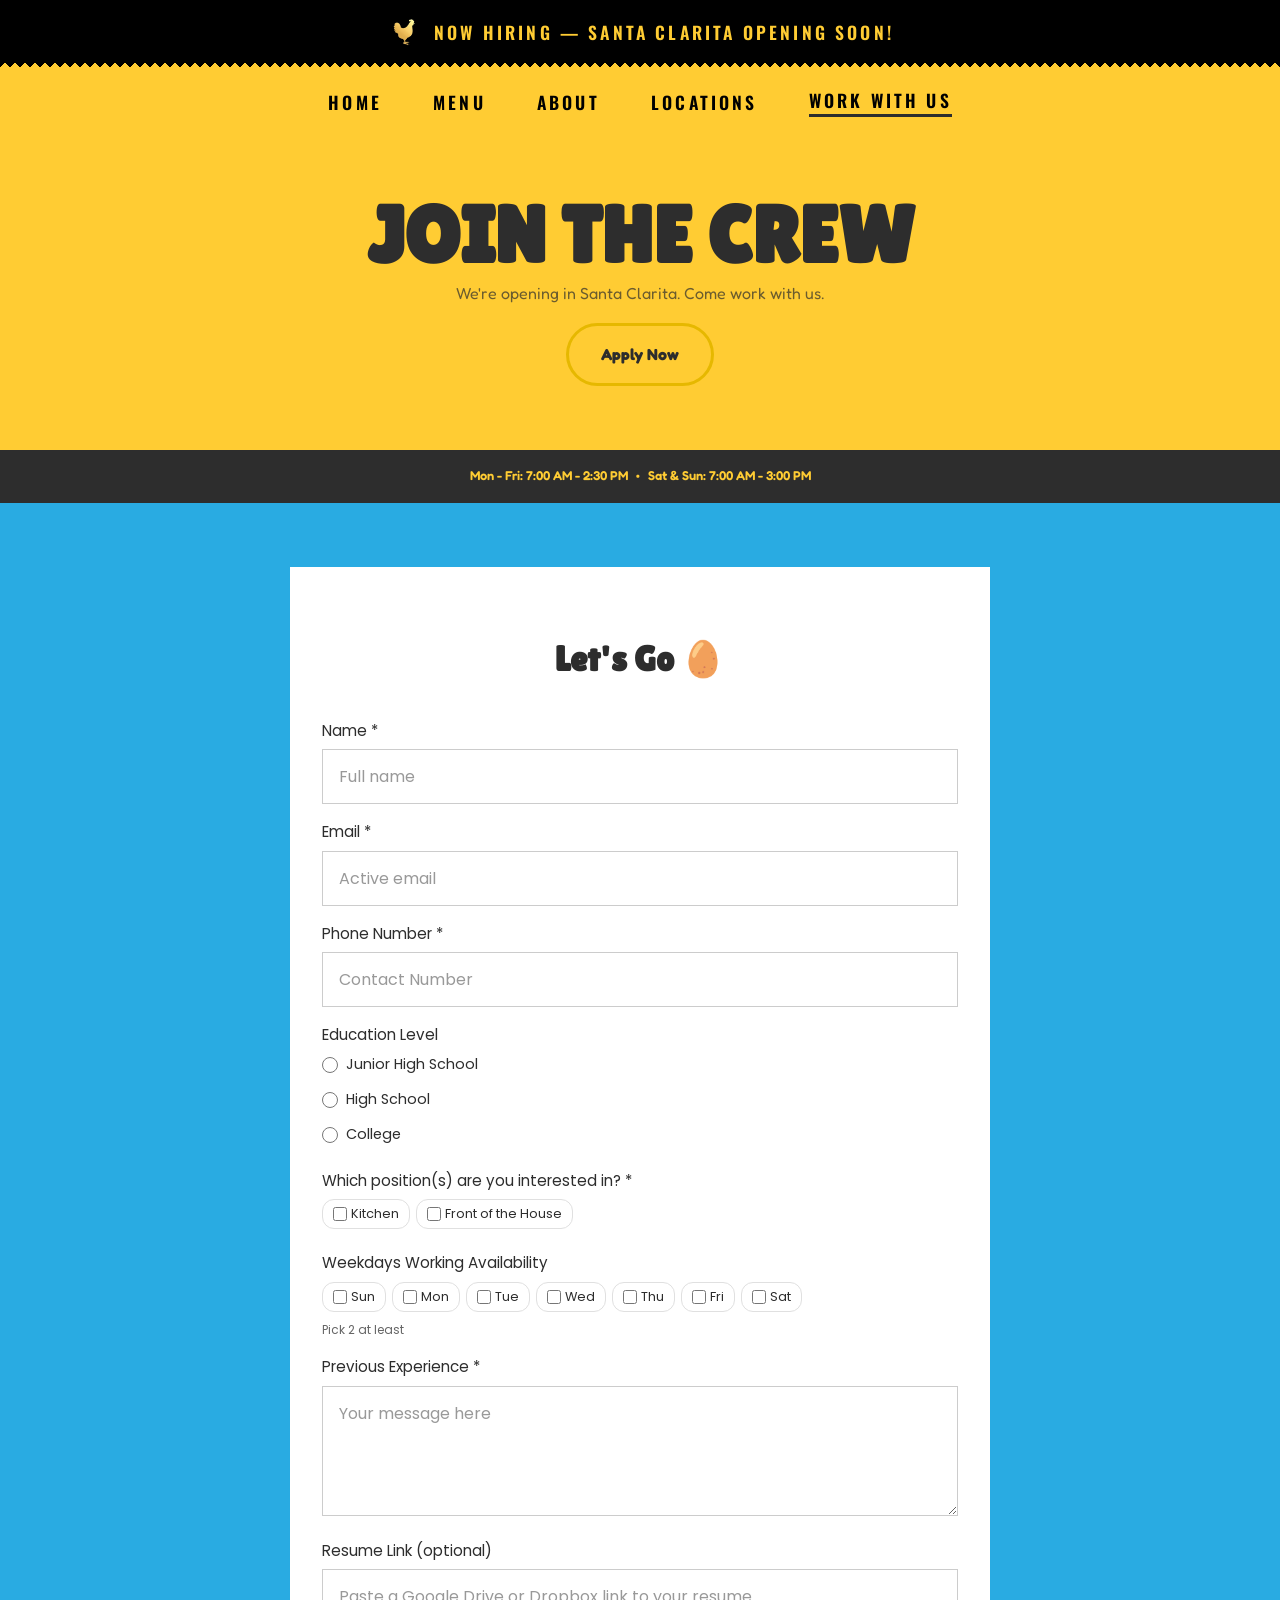
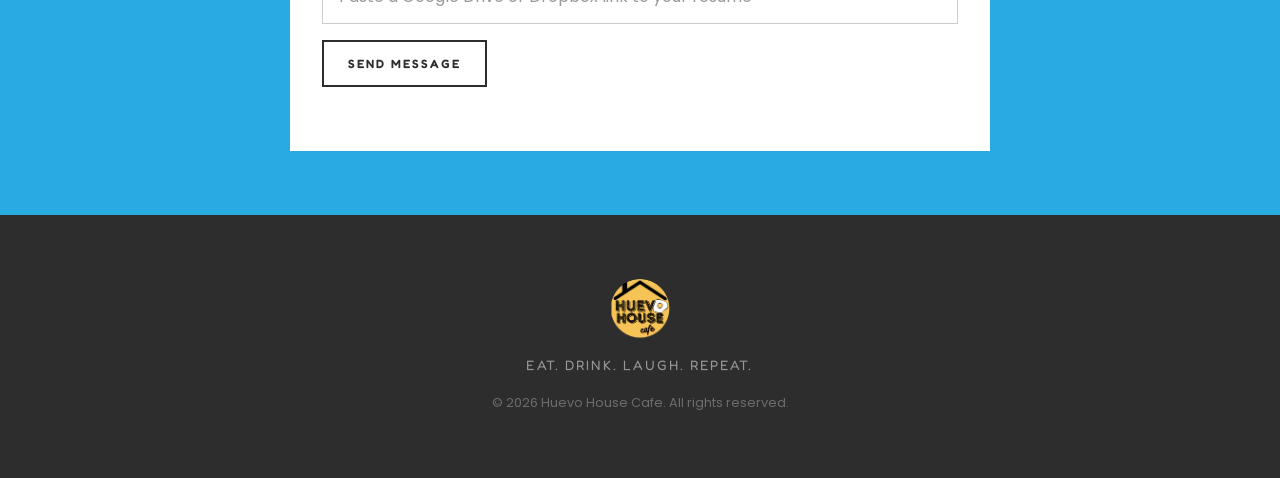
==== commit 6b2c46e5: "fix: replace file upload with resume link field (Web3Forms free plan)" ====
--- a/careers.html
+++ b/careers.html
@@ -419,8 +419,8 @@
       </div>
 
       <div class="form-field">
-        <label for="resume">Resume (optional)</label>
-        <input type="file" id="resume" name="Resume" accept=".pdf,.doc,.docx" style="padding: 8px;">
+        <label for="resume">Resume Link (optional)</label>
+        <input type="url" id="resume" name="Resume Link" placeholder="Paste a Google Drive or Dropbox link to your resume">
       </div>
 
       <button type="submit" class="btn btn-primary">SEND MESSAGE</button>
